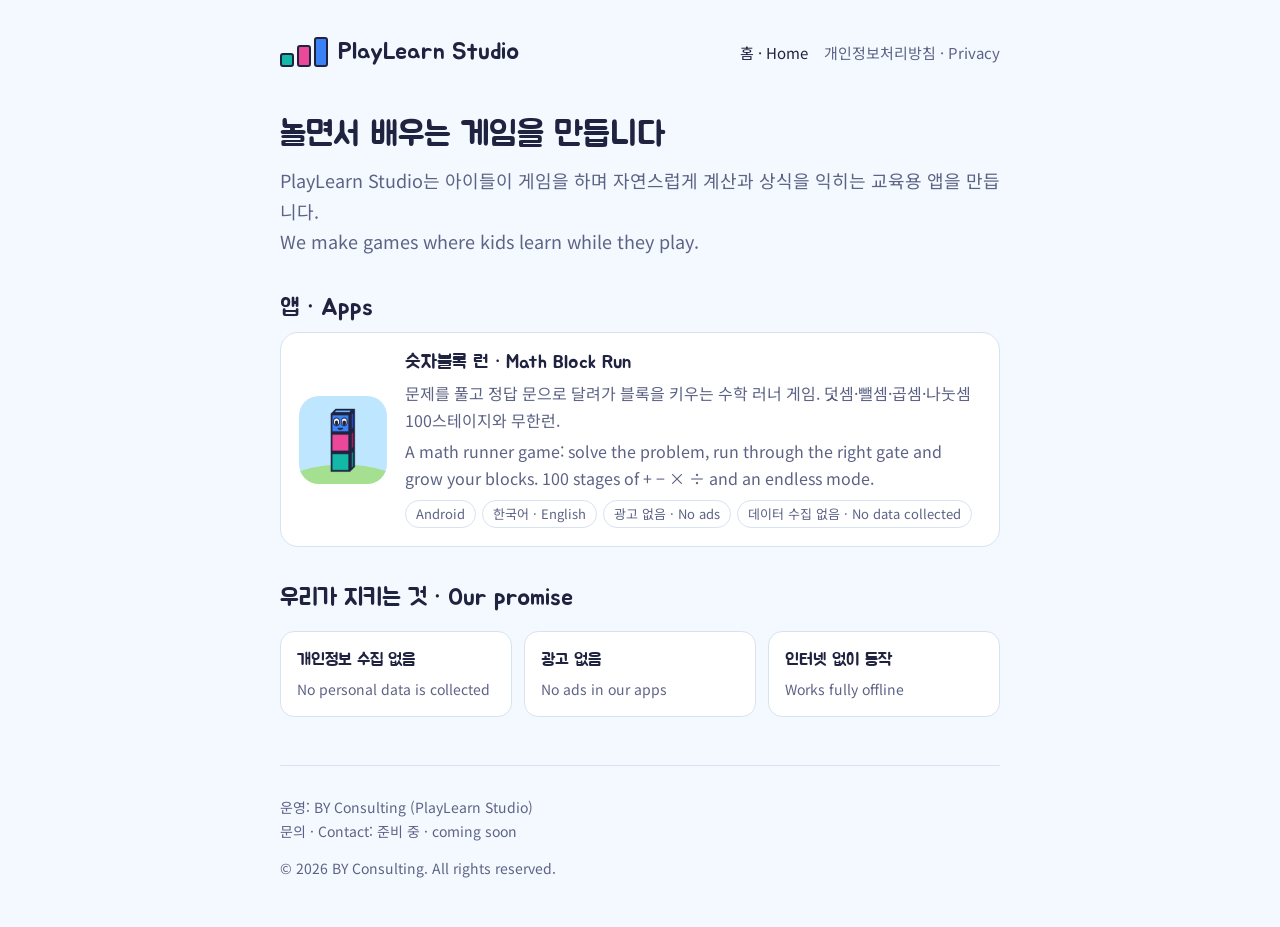
==== index.html @ c820a0f1 "PlayLearn Studio 웹사이트: 소개 페이지와 개인정보처리방침 Co-Authored-By: Claude Opus 5.5 <noreply@anthropic.com> Clau" ====
<!doctype html>
<html lang="ko">
<head>
<meta charset="utf-8">
<meta name="viewport" content="width=device-width, initial-scale=1, viewport-fit=cover">
<title>PlayLearn Studio</title>
<meta name="description" content="PlayLearn Studio는 아이들이 놀면서 배우는 교육용 게임을 만듭니다. Educational games for kids by PlayLearn Studio.">
<link rel="icon" href="icon.png">
<link rel="preconnect" href="https://fonts.googleapis.com">
<link rel="preconnect" href="https://fonts.gstatic.com" crossorigin>
<link href="https://fonts.googleapis.com/css2?family=Jua&family=Noto+Sans+KR:wght@400;600&display=swap" rel="stylesheet">
<link rel="stylesheet" href="style.css">
</head>
<body>
<div class="wrap">
  <header class="site">
    <a class="brand" href="./"><span class="blocks" aria-hidden="true"><i></i><i></i><i></i></span>PlayLearn Studio</a>
    <nav><a href="./" aria-current="page">홈 · Home</a><a href="privacy.html">개인정보처리방침 · Privacy</a></nav>
  </header>

  <h1>놀면서 배우는 게임을 만듭니다</h1>
  <p class="lead">PlayLearn Studio는 아이들이 게임을 하며 자연스럽게 계산과 상식을 익히는 교육용 앱을 만듭니다.<br>We make games where kids learn while they play.</p>

  <h2>앱 · Apps</h2>
  <div class="app">
    <img src="icon.png" alt="숫자블록 런 아이콘">
    <div>
      <h3>숫자블록 런 · Math Block Run</h3>
      <p>문제를 풀고 정답 문으로 달려가 블록을 키우는 수학 러너 게임. 덧셈·뺄셈·곱셈·나눗셈 100스테이지와 무한런.</p>
      <p>A math runner game: solve the problem, run through the right gate and grow your blocks. 100 stages of + − × ÷ and an endless mode.</p>
      <div class="tags"><span>Android</span><span>한국어 · English</span><span>광고 없음 · No ads</span><span>데이터 수집 없음 · No data collected</span></div>
    </div>
  </div>

  <h2>우리가 지키는 것 · Our promise</h2>
  <div class="facts">
    <div><b>개인정보 수집 없음</b><span>No personal data is collected</span></div>
    <div><b>광고 없음</b><span>No ads in our apps</span></div>
    <div><b>인터넷 없이 동작</b><span>Works fully offline</span></div>
  </div>

  <footer>
    <p>운영: BY Consulting (PlayLearn Studio)<br>
    문의 · Contact: <span id="contact">준비 중 · coming soon</span></p>
    <p>© 2026 BY Consulting. All rights reserved.</p>
  </footer>
</div>
</body>
</html>
---- style.css ----
:root{
  --bg:#f4f9ff; --paper:#ffffff; --ink:#1f2340; --muted:#5d6385; --line:#d8e2f0;
  --teal:#14b8a6; --pink:#ec4899; --blue:#3b82f6; --orange:#f97316;
  --display:'Jua','Apple SD Gothic Neo','Malgun Gothic','Noto Sans KR',system-ui,sans-serif;
  --body:'Noto Sans KR','Apple SD Gothic Neo','Malgun Gothic',system-ui,sans-serif;
}
@media (prefers-color-scheme: dark){
  :root{ --bg:#141729; --paper:#1d2138; --ink:#eef1ff; --muted:#a8aecb; --line:#2e3352; }
}
*{box-sizing:border-box}
html{-webkit-text-size-adjust:100%}
body{margin:0;background:var(--bg);color:var(--ink);font-family:var(--body);font-size:16px;line-height:1.7}
a{color:var(--blue)}
.wrap{max-width:760px;margin:0 auto;padding:32px max(20px,env(safe-area-inset-left))}
header.site{display:flex;align-items:center;gap:12px;flex-wrap:wrap}
.brand{display:flex;align-items:center;gap:10px;text-decoration:none;color:var(--ink);font-family:var(--display);font-size:24px}
.blocks{display:flex;align-items:flex-end;gap:3px}
.blocks i{display:block;width:14px;border:2px solid var(--ink);border-radius:3px}
.blocks i:nth-child(1){height:14px;background:var(--teal)}
.blocks i:nth-child(2){height:22px;background:var(--pink)}
.blocks i:nth-child(3){height:30px;background:var(--blue)}
nav{margin-left:auto;display:flex;gap:16px;font-size:15px}
nav a{color:var(--muted);text-decoration:none}
nav a:hover,nav a[aria-current]{color:var(--ink)}
h1,h2,h3{font-family:var(--display);font-weight:400;line-height:1.3;text-wrap:balance}
h1{font-size:34px;margin:40px 0 8px}
h2{font-size:24px;margin:36px 0 8px}
h3{font-size:19px;margin:24px 0 4px}
.lead{font-size:18px;color:var(--muted);margin:0 0 24px}
.app{display:grid;grid-template-columns:88px 1fr;gap:18px;align-items:center;background:var(--paper);border:1px solid var(--line);border-radius:18px;padding:18px}
.app img{width:88px;height:88px;border-radius:20px;display:block}
.app h3{margin:0}
.app p{margin:4px 0 0;color:var(--muted)}
.tags{display:flex;flex-wrap:wrap;gap:6px;margin-top:8px}
.tags span{font-size:13px;border:1px solid var(--line);border-radius:999px;padding:2px 10px;color:var(--muted)}
.facts{display:grid;grid-template-columns:repeat(auto-fit,minmax(200px,1fr));gap:12px;margin:16px 0}
.facts div{background:var(--paper);border:1px solid var(--line);border-radius:14px;padding:14px 16px}
.facts b{display:block;font-family:var(--display);font-weight:400;font-size:17px}
.facts span{color:var(--muted);font-size:14px}
.doc section{background:var(--paper);border:1px solid var(--line);border-radius:18px;padding:8px 22px 18px;margin:16px 0}
.doc ul{padding-left:20px}
.lang{display:flex;gap:8px;margin:8px 0 0}
.lang a{font-size:14px;border:1px solid var(--line);border-radius:999px;padding:3px 12px;text-decoration:none;color:var(--ink);background:var(--paper)}
footer{margin-top:48px;padding-top:16px;border-top:1px solid var(--line);color:var(--muted);font-size:14px}
@media (max-width:480px){ h1{font-size:28px} .app{grid-template-columns:64px 1fr} .app img{width:64px;height:64px;border-radius:15px} nav{margin-left:0;width:100%} }
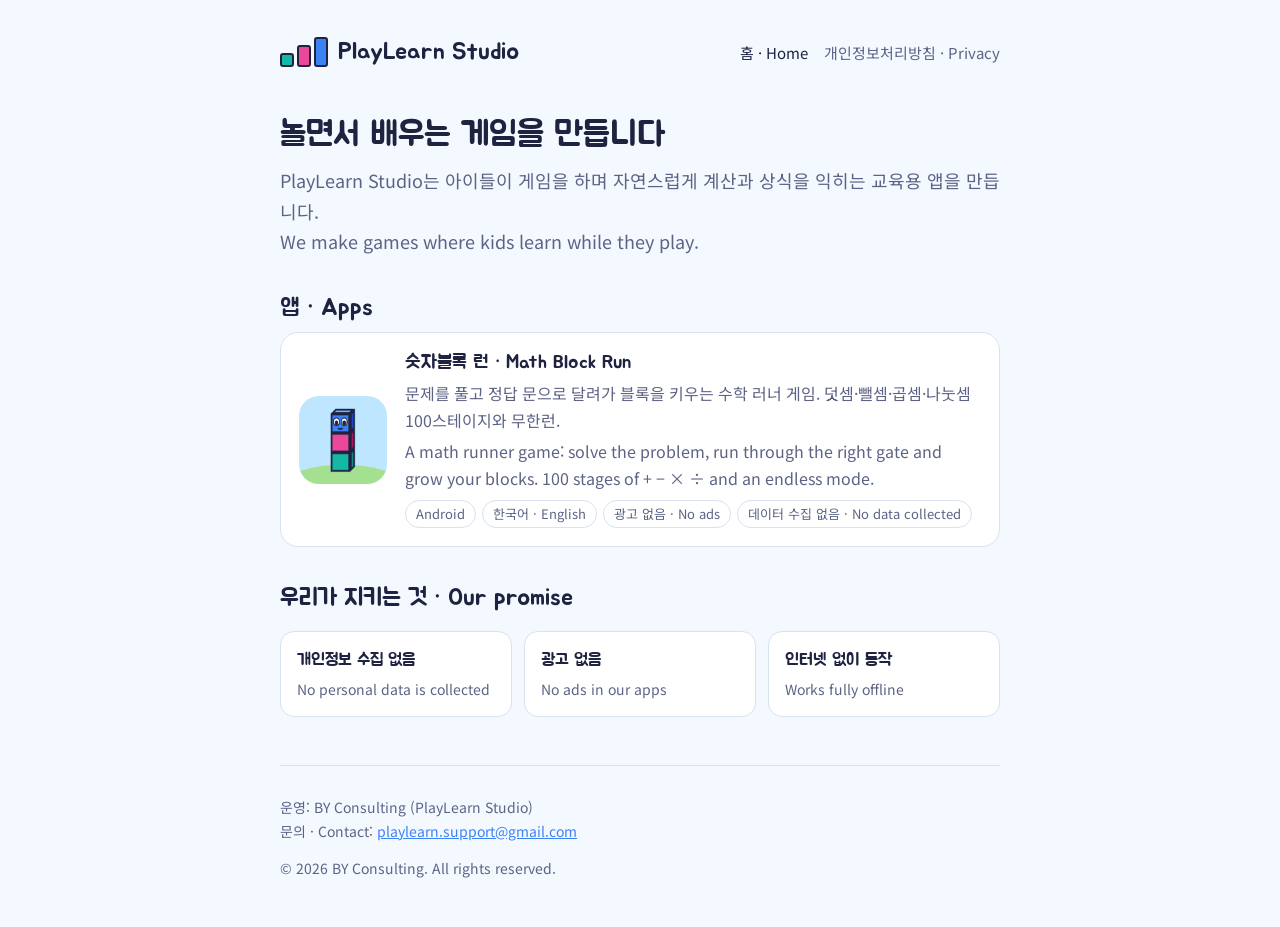
==== commit 21000033: "문의 이메일 추가: playlearn.support@gmail.com Co-Authored-By: Claude Opus 5.5 <noreply@anthropic.com> Claud" ====
--- a/index.html
+++ b/index.html
@@ -3,6 +3,7 @@
 <head>
 <meta charset="utf-8">
 <meta name="viewport" content="width=device-width, initial-scale=1, viewport-fit=cover">
+<meta name="google-site-verification" content="r0N-RGNy7rooUqdtt_Yj7F2VDtP2eMBQLLNfskmaRWU" />
 <title>PlayLearn Studio</title>
 <meta name="description" content="PlayLearn Studio는 아이들이 놀면서 배우는 교육용 게임을 만듭니다. Educational games for kids by PlayLearn Studio.">
 <link rel="icon" href="icon.png">
@@ -41,7 +42,7 @@
 
   <footer>
     <p>운영: BY Consulting (PlayLearn Studio)<br>
-    문의 · Contact: <span id="contact">준비 중 · coming soon</span></p>
+    문의 · Contact: <a id="contact" href="mailto:playlearn.support@gmail.com">playlearn.support@gmail.com</a></p>
     <p>© 2026 BY Consulting. All rights reserved.</p>
   </footer>
 </div>
